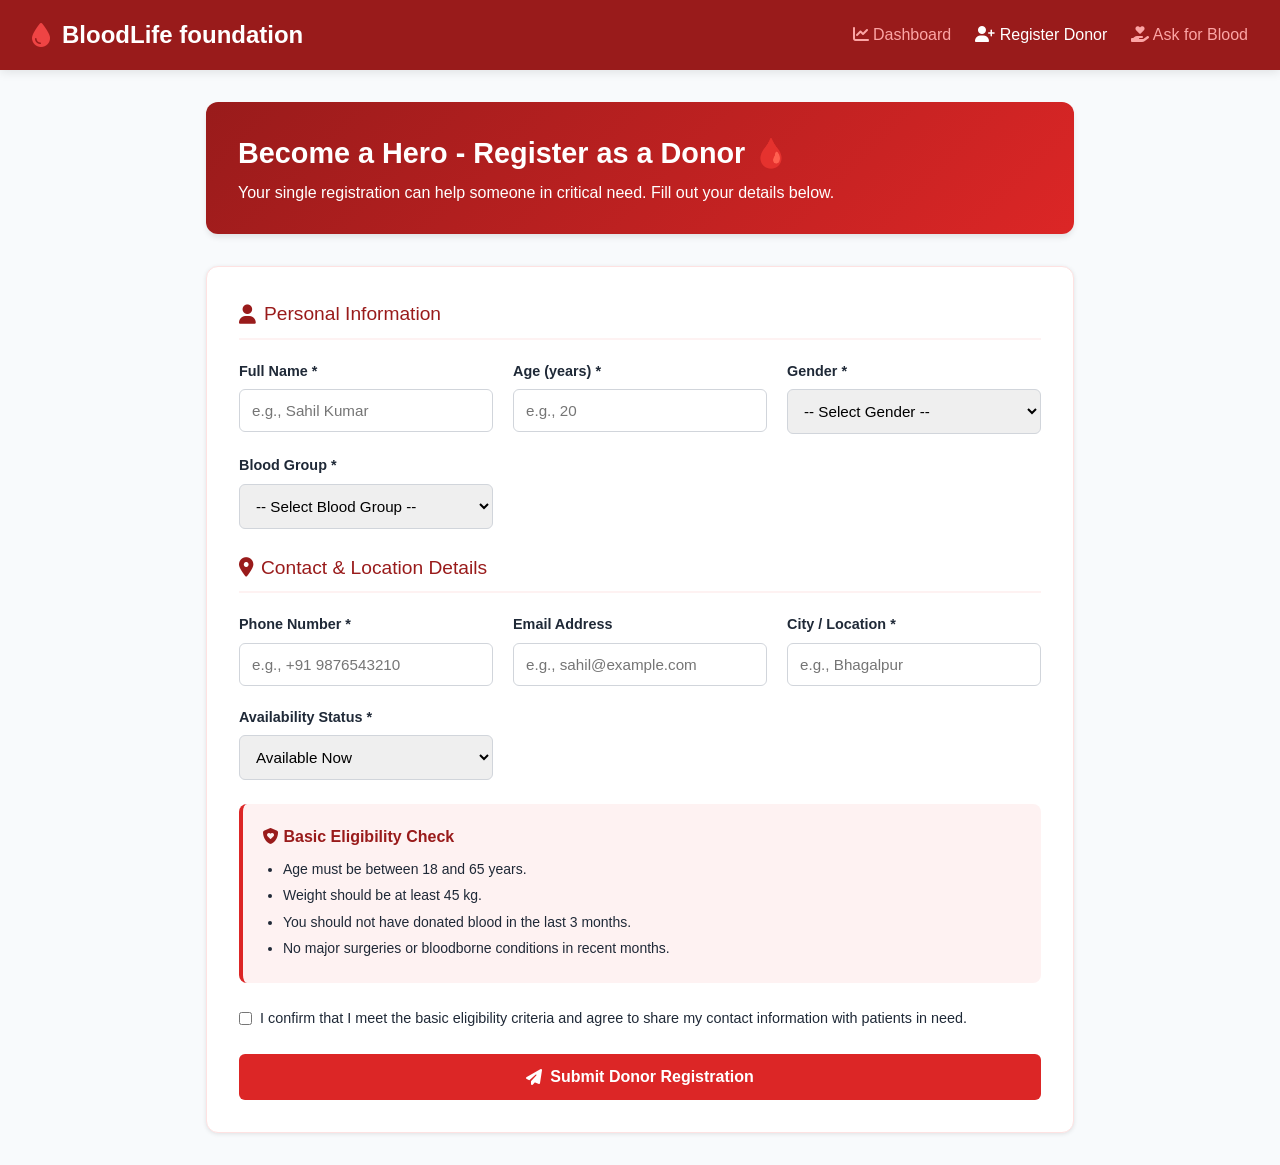
==== register.html @ 3312889a "Add files via upload" ====
<!DOCTYPE html>
<html lang="en">
<head>
  <meta charset="UTF-8">
  <meta name="viewport" content="width=device-width, initial-scale=1.0">
  <title>Blood Donation Portal - Register as Donor</title>
  <!-- FontAwesome Icons -->
  <link rel="stylesheet" href="https://cdnjs.cloudflare.com/ajax/libs/font-awesome/6.4.0/css/all.min.css">
  
  <style>
    /* Global & CSS Variables */
    :root {
      --primary: #dc2626;      /* Red primary */
      --primary-dark: #991b1b; /* Dark red */
      --primary-light: #fef2f2;/* Light red tint */
      --accent: #ef4444;       /* Bright red accent */
      --bg-color: #f8fafc;    /* Light background */
      --card-bg: #ffffff;      /* White card background */
      --text-main: #1f2937;    /* Dark gray text */
      --text-muted: #6b7280;   /* Muted gray text */
      --border-color: #fee2e2; /* Red border tint */
    }

    * {
      box-sizing: border-box;
      margin: 0;
      padding: 0;
      font-family: 'Segoe UI', Tahoma, Geneva, Verdana, sans-serif;
    }

    body {
      background-color: var(--bg-color);
      color: var(--text-main);
      line-height: 1.6;
    }

    /* Navigation Bar */
    header {
      background-color: var(--primary-dark);
      color: white;
      padding: 1rem 2rem;
      display: flex;
      justify-content: space-between;
      align-items: center;
      box-shadow: 0 2px 10px rgba(0,0,0,0.1);
    }

    .logo {
      display: flex;
      align-items: center;
      gap: 0.75rem;
      font-size: 1.5rem;
      font-weight: bold;
    }

    .logo i {
      color: var(--accent);
    }

    nav ul {
      display: flex;
      list-style: none;
      gap: 1.5rem;
    }

    nav a {
      color: #fca5a5;
      text-decoration: none;
      font-weight: 500;
      transition: color 0.3s ease;
    }

    nav a.active, nav a:hover {
      color: white;
    }

    /* Main Container */
    main {
      max-width: 900px;
      margin: 2rem auto;
      padding: 0 1rem;
    }

    /* Header Card */
    .page-header {
      background: linear-gradient(135deg, var(--primary-dark), var(--primary));
      color: white;
      padding: 1.75rem 2rem;
      border-radius: 12px;
      margin-bottom: 2rem;
      box-shadow: 0 4px 6px -1px rgba(0, 0, 0, 0.1);
    }

    .page-header h1 {
      font-size: 1.8rem;
      margin-bottom: 0.25rem;
    }

    /* Form Card Layout */
    .form-card {
      background-color: var(--card-bg);
      border-radius: 12px;
      padding: 2rem;
      box-shadow: 0 1px 4px rgba(0,0,0,0.1);
      border: 1px solid var(--border-color);
      margin-bottom: 2rem;
    }

    .section-title {
      font-size: 1.2rem;
      color: var(--primary-dark);
      margin-bottom: 1.25rem;
      padding-bottom: 0.5rem;
      border-bottom: 2px solid var(--primary-light);
      display: flex;
      align-items: center;
      gap: 0.5rem;
    }

    .form-grid {
      display: grid;
      grid-template-columns: repeat(auto-fit, minmax(250px, 1fr));
      gap: 1.25rem;
      margin-bottom: 1.5rem;
    }

    .form-group {
      display: flex;
      flex-direction: column;
      gap: 0.4rem;
    }

    .form-group.full-width {
      grid-column: 1 / -1;
    }

    label {
      font-weight: 600;
      font-size: 0.9rem;
      color: var(--text-main);
    }

    input, select, textarea {
      width: 100%;
      padding: 0.75rem;
      border: 1px solid #d1d5db;
      border-radius: 6px;
      font-size: 0.95rem;
      transition: border-color 0.2s ease, box-shadow 0.2s ease;
    }

    input:focus, select:focus, textarea:focus {
      outline: none;
      border-color: var(--primary);
      box-shadow: 0 0 0 3px rgba(220, 38, 38, 0.15);
    }

    /* Eligibility Guidelines Box */
    .guidelines-box {
      background-color: var(--primary-light);
      border-left: 4px solid var(--primary);
      padding: 1.25rem;
      border-radius: 8px;
      margin-bottom: 1.5rem;
    }

    .guidelines-box h4 {
      color: var(--primary-dark);
      margin-bottom: 0.5rem;
      font-size: 1rem;
    }

    .guidelines-box ul {
      margin-left: 1.25rem;
      font-size: 0.875rem;
      color: var(--text-main);
    }

    .guidelines-box li {
      margin-bottom: 0.25rem;
    }

    /* Checkbox Group */
    .checkbox-group {
      display: flex;
      align-items: center;
      gap: 0.5rem;
      margin-bottom: 1.5rem;
    }

    .checkbox-group input {
      width: auto;
      cursor: pointer;
    }

    .checkbox-group label {
      font-size: 0.9rem;
      font-weight: normal;
      cursor: pointer;
    }

    /* Buttons */
    .btn-submit {
      background-color: var(--primary);
      color: white;
      border: none;
      padding: 0.85rem 1.75rem;
      font-size: 1rem;
      font-weight: 600;
      border-radius: 6px;
      cursor: pointer;
      display: inline-flex;
      align-items: center;
      justify-content: center;
      gap: 0.5rem;
      width: 100%;
      transition: background-color 0.2s ease;
    }

    .btn-submit:hover {
      background-color: var(--primary-dark);
    }

    /* Success Alert Banner */
    .alert-success {
      display: none;
      background-color: #def7ec;
      color: #03543f;
      border: 1px solid #84e1bc;
      padding: 1rem;
      border-radius: 8px;
      margin-bottom: 1.5rem;
      align-items: center;
      gap: 0.75rem;
    }

    .alert-success i {
      font-size: 1.25rem;
    }
  </style>
</head>
<body>

  <!-- Navigation Bar -->
  <header>
    <div class="logo">
      <i class="fa-solid fa-droplet"></i>
      <span>BloodLife foundation</span>
    </div>
    <nav>
      <ul>
        <li><a href="index.html"><i class="fa-solid fa-chart-line"></i> Dashboard</a></li>
        <li><a href="register.html" class="active"><i class="fa-solid fa-user-plus"></i> Register Donor</a></li>
        <li><a href="request.html"><i class="fa-solid fa-hand-holding-heart"></i> Ask for Blood</a></li>
      </ul>
    </nav>
  </header>

  <!-- Main Content -->
  <main>
    <!-- Header Banner -->
    <div class="page-header">
      <h1>Become a Hero - Register as a Donor 🩸</h1>
      <p>Your single registration can help someone in critical need. Fill out your details below.</p>
    </div>

    <!-- Alert Notification -->
    <div id="success-alert" class="alert-success">
      <i class="fa-solid fa-circle-check"></i>
      <div>
        <strong>Registration Successful!</strong>
        <p style="font-size: 0.85rem;">You have been registered as an active blood donor.</p>
      </div>
    </div>

    <!-- Registration Form -->
    <div class="form-card">
      <form id="donorForm">

        <!-- Personal Details Section -->
        <div class="section-title">
          <i class="fa-solid fa-user"></i> Personal Information
        </div>

        <div class="form-grid">
          <div class="form-group">
            <label for="fullName">Full Name *</label>
            <input type="text" id="fullName" placeholder="e.g., Sahil Kumar" required>
          </div>

          <div class="form-group">
            <label for="age">Age (years) *</label>
            <input type="number" id="age" min="18" max="65" placeholder="e.g., 20" required>
          </div>

          <div class="form-group">
            <label for="gender">Gender *</label>
            <select id="gender" required>
              <option value="">-- Select Gender --</option>
              <option value="Male">Male</option>
              <option value="Female">Female</option>
              <option value="Other">Other</option>
            </select>
          </div>

          <div class="form-group">
            <label for="bloodGroup">Blood Group *</label>
            <select id="bloodGroup" required>
              <option value="">-- Select Blood Group --</option>
              <option value="A+">A+</option>
              <option value="A-">A-</option>
              <option value="B+">B+</option>
              <option value="B-">B-</option>
              <option value="O+">O+</option>
              <option value="O-">O-</option>
              <option value="AB+">AB+</option>
              <option value="AB-">AB-</option>
            </select>
          </div>
        </div>

        <!-- Contact & Location Section -->
        <div class="section-title">
          <i class="fa-solid fa-location-dot"></i> Contact & Location Details
        </div>

        <div class="form-grid">
          <div class="form-group">
            <label for="phone">Phone Number *</label>
            <input type="tel" id="phone" placeholder="e.g., +91 9876543210" required>
          </div>

          <div class="form-group">
            <label for="email">Email Address</label>
            <input type="email" id="email" placeholder="e.g., sahil@example.com">
          </div>

          <div class="form-group">
            <label for="city">City / Location *</label>
            <input type="text" id="city" placeholder="e.g., Bhagalpur" required>
          </div>

          <div class="form-group">
            <label for="availability">Availability Status *</label>
            <select id="availability" required>
              <option value="Available">Available Now</option>
              <option value="Un-available">Unavailable Currently</option>
            </select>
          </div>
        </div>

        <!-- Medical Check Criteria Box -->
        <div class="guidelines-box">
          <h4><i class="fa-solid fa-shield-heart"></i> Basic Eligibility Check</h4>
          <ul>
            <li>Age must be between 18 and 65 years.</li>
            <li>Weight should be at least 45 kg.</li>
            <li>You should not have donated blood in the last 3 months.</li>
            <li>No major surgeries or bloodborne conditions in recent months.</li>
          </ul>
        </div>

        <!-- Terms Agreement -->
        <div class="checkbox-group">
          <input type="checkbox" id="terms" required>
          <label for="terms">I confirm that I meet the basic eligibility criteria and agree to share my contact information with patients in need.</label>
        </div>

        <!-- Submit Button -->
        <button type="submit" class="btn-submit">
          <i class="fa-solid fa-paper-plane"></i> Submit Donor Registration
        </button>

      </form>
    </div>
  </main>

  <script>
    document.addEventListener("DOMContentLoaded", () => {
      const donorForm = document.getElementById("donorForm");
      const successAlert = document.getElementById("success-alert");

      donorForm.addEventListener("submit", (e) => {
        e.preventDefault();

        // Capture Form Values
        const newDonor = {
          id: Date.now(),
          name: document.getElementById("fullName").value.trim(),
          age: document.getElementById("age").value,
          gender: document.getElementById("gender").value,
          bloodGroup: document.getElementById("bloodGroup").value,
          phone: document.getElementById("phone").value.trim(),
          email: document.getElementById("email").value.trim() || "N/A",
          city: document.getElementById("city").value.trim(),
          status: document.getElementById("availability").value
        };

        // Fetch existing donors from localStorage or create an empty array
        const existingDonors = JSON.parse(localStorage.getItem("donorDatabase")) || [];

        // Save new donor to local storage array
        existingDonors.unshift(newDonor);
        localStorage.setItem("donorDatabase", JSON.stringify(existingDonors));

        // Display Success Alert Banner
        successAlert.style.display = "flex";
        
        // Scroll smoothly to top
        window.scrollTo({ top: 0, behavior: 'smooth' });

        // Reset the form fields
        donorForm.reset();

        // Auto-hide alert after 5 seconds
        setTimeout(() => {
          successAlert.style.display = "none";
        }, 5000);
      });
    });
  </script>
</body>
</html>
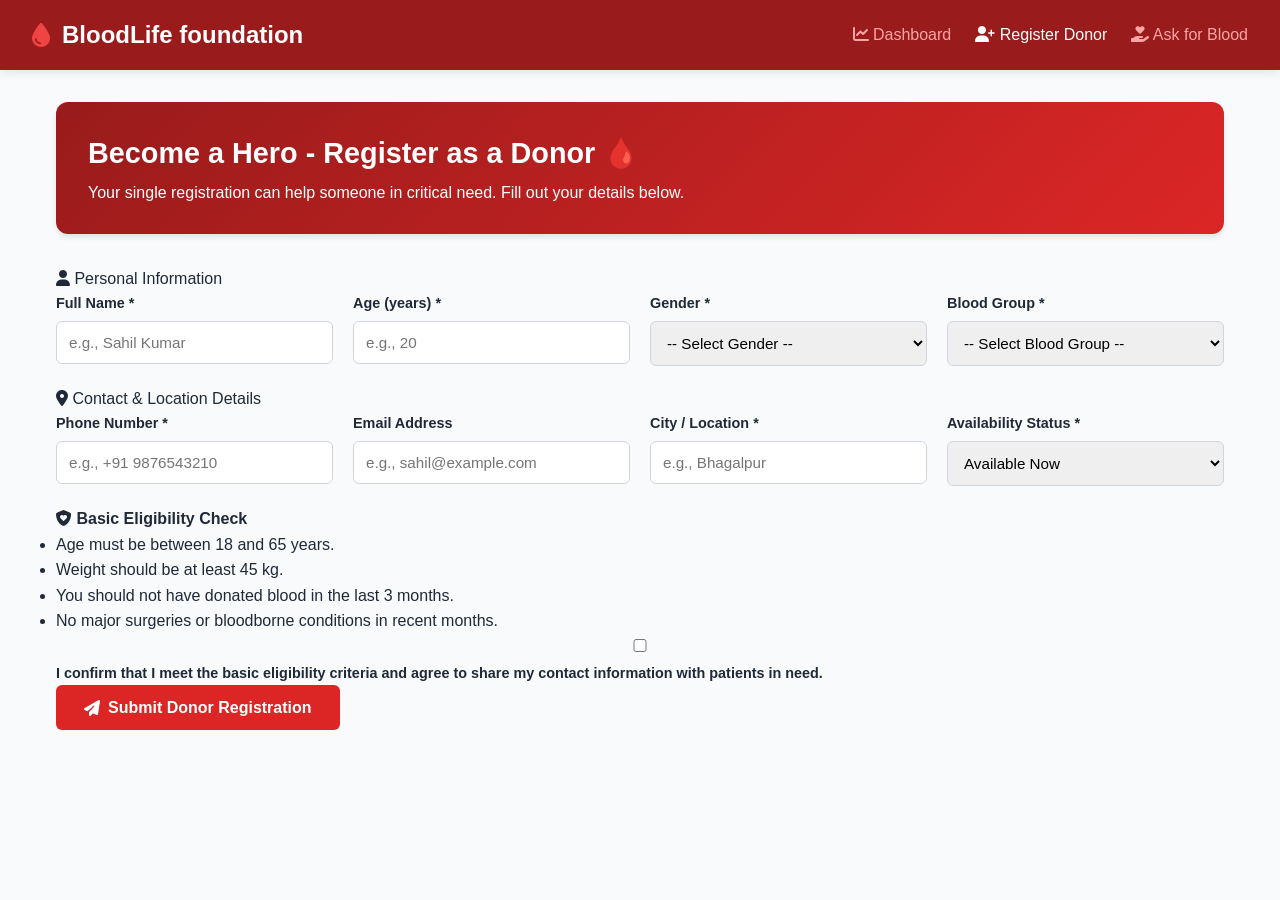
==== commit 889fe4b2: "Add files via upload" ====
--- a/register.html
+++ b/register.html
@@ -7,237 +7,7 @@
   <!-- FontAwesome Icons -->
   <link rel="stylesheet" href="https://cdnjs.cloudflare.com/ajax/libs/font-awesome/6.4.0/css/all.min.css">
   
-  <style>
-    /* Global & CSS Variables */
-    :root {
-      --primary: #dc2626;      /* Red primary */
-      --primary-dark: #991b1b; /* Dark red */
-      --primary-light: #fef2f2;/* Light red tint */
-      --accent: #ef4444;       /* Bright red accent */
-      --bg-color: #f8fafc;    /* Light background */
-      --card-bg: #ffffff;      /* White card background */
-      --text-main: #1f2937;    /* Dark gray text */
-      --text-muted: #6b7280;   /* Muted gray text */
-      --border-color: #fee2e2; /* Red border tint */
-    }
-
-    * {
-      box-sizing: border-box;
-      margin: 0;
-      padding: 0;
-      font-family: 'Segoe UI', Tahoma, Geneva, Verdana, sans-serif;
-    }
-
-    body {
-      background-color: var(--bg-color);
-      color: var(--text-main);
-      line-height: 1.6;
-    }
-
-    /* Navigation Bar */
-    header {
-      background-color: var(--primary-dark);
-      color: white;
-      padding: 1rem 2rem;
-      display: flex;
-      justify-content: space-between;
-      align-items: center;
-      box-shadow: 0 2px 10px rgba(0,0,0,0.1);
-    }
-
-    .logo {
-      display: flex;
-      align-items: center;
-      gap: 0.75rem;
-      font-size: 1.5rem;
-      font-weight: bold;
-    }
-
-    .logo i {
-      color: var(--accent);
-    }
-
-    nav ul {
-      display: flex;
-      list-style: none;
-      gap: 1.5rem;
-    }
-
-    nav a {
-      color: #fca5a5;
-      text-decoration: none;
-      font-weight: 500;
-      transition: color 0.3s ease;
-    }
-
-    nav a.active, nav a:hover {
-      color: white;
-    }
-
-    /* Main Container */
-    main {
-      max-width: 900px;
-      margin: 2rem auto;
-      padding: 0 1rem;
-    }
-
-    /* Header Card */
-    .page-header {
-      background: linear-gradient(135deg, var(--primary-dark), var(--primary));
-      color: white;
-      padding: 1.75rem 2rem;
-      border-radius: 12px;
-      margin-bottom: 2rem;
-      box-shadow: 0 4px 6px -1px rgba(0, 0, 0, 0.1);
-    }
-
-    .page-header h1 {
-      font-size: 1.8rem;
-      margin-bottom: 0.25rem;
-    }
-
-    /* Form Card Layout */
-    .form-card {
-      background-color: var(--card-bg);
-      border-radius: 12px;
-      padding: 2rem;
-      box-shadow: 0 1px 4px rgba(0,0,0,0.1);
-      border: 1px solid var(--border-color);
-      margin-bottom: 2rem;
-    }
-
-    .section-title {
-      font-size: 1.2rem;
-      color: var(--primary-dark);
-      margin-bottom: 1.25rem;
-      padding-bottom: 0.5rem;
-      border-bottom: 2px solid var(--primary-light);
-      display: flex;
-      align-items: center;
-      gap: 0.5rem;
-    }
-
-    .form-grid {
-      display: grid;
-      grid-template-columns: repeat(auto-fit, minmax(250px, 1fr));
-      gap: 1.25rem;
-      margin-bottom: 1.5rem;
-    }
-
-    .form-group {
-      display: flex;
-      flex-direction: column;
-      gap: 0.4rem;
-    }
-
-    .form-group.full-width {
-      grid-column: 1 / -1;
-    }
-
-    label {
-      font-weight: 600;
-      font-size: 0.9rem;
-      color: var(--text-main);
-    }
-
-    input, select, textarea {
-      width: 100%;
-      padding: 0.75rem;
-      border: 1px solid #d1d5db;
-      border-radius: 6px;
-      font-size: 0.95rem;
-      transition: border-color 0.2s ease, box-shadow 0.2s ease;
-    }
-
-    input:focus, select:focus, textarea:focus {
-      outline: none;
-      border-color: var(--primary);
-      box-shadow: 0 0 0 3px rgba(220, 38, 38, 0.15);
-    }
-
-    /* Eligibility Guidelines Box */
-    .guidelines-box {
-      background-color: var(--primary-light);
-      border-left: 4px solid var(--primary);
-      padding: 1.25rem;
-      border-radius: 8px;
-      margin-bottom: 1.5rem;
-    }
-
-    .guidelines-box h4 {
-      color: var(--primary-dark);
-      margin-bottom: 0.5rem;
-      font-size: 1rem;
-    }
-
-    .guidelines-box ul {
-      margin-left: 1.25rem;
-      font-size: 0.875rem;
-      color: var(--text-main);
-    }
-
-    .guidelines-box li {
-      margin-bottom: 0.25rem;
-    }
-
-    /* Checkbox Group */
-    .checkbox-group {
-      display: flex;
-      align-items: center;
-      gap: 0.5rem;
-      margin-bottom: 1.5rem;
-    }
-
-    .checkbox-group input {
-      width: auto;
-      cursor: pointer;
-    }
-
-    .checkbox-group label {
-      font-size: 0.9rem;
-      font-weight: normal;
-      cursor: pointer;
-    }
-
-    /* Buttons */
-    .btn-submit {
-      background-color: var(--primary);
-      color: white;
-      border: none;
-      padding: 0.85rem 1.75rem;
-      font-size: 1rem;
-      font-weight: 600;
-      border-radius: 6px;
-      cursor: pointer;
-      display: inline-flex;
-      align-items: center;
-      justify-content: center;
-      gap: 0.5rem;
-      width: 100%;
-      transition: background-color 0.2s ease;
-    }
-
-    .btn-submit:hover {
-      background-color: var(--primary-dark);
-    }
-
-    /* Success Alert Banner */
-    .alert-success {
-      display: none;
-      background-color: #def7ec;
-      color: #03543f;
-      border: 1px solid #84e1bc;
-      padding: 1rem;
-      border-radius: 8px;
-      margin-bottom: 1.5rem;
-      align-items: center;
-      gap: 0.75rem;
-    }
-
-    .alert-success i {
-      font-size: 1.25rem;
-    }
-  </style>
+  <link rel="stylesheet" href="style.css">
 </head>
 <body>
 
@@ -375,49 +145,6 @@
     </div>
   </main>
 
-  <script>
-    document.addEventListener("DOMContentLoaded", () => {
-      const donorForm = document.getElementById("donorForm");
-      const successAlert = document.getElementById("success-alert");
-
-      donorForm.addEventListener("submit", (e) => {
-        e.preventDefault();
-
-        // Capture Form Values
-        const newDonor = {
-          id: Date.now(),
-          name: document.getElementById("fullName").value.trim(),
-          age: document.getElementById("age").value,
-          gender: document.getElementById("gender").value,
-          bloodGroup: document.getElementById("bloodGroup").value,
-          phone: document.getElementById("phone").value.trim(),
-          email: document.getElementById("email").value.trim() || "N/A",
-          city: document.getElementById("city").value.trim(),
-          status: document.getElementById("availability").value
-        };
-
-        // Fetch existing donors from localStorage or create an empty array
-        const existingDonors = JSON.parse(localStorage.getItem("donorDatabase")) || [];
-
-        // Save new donor to local storage array
-        existingDonors.unshift(newDonor);
-        localStorage.setItem("donorDatabase", JSON.stringify(existingDonors));
-
-        // Display Success Alert Banner
-        successAlert.style.display = "flex";
-        
-        // Scroll smoothly to top
-        window.scrollTo({ top: 0, behavior: 'smooth' });
-
-        // Reset the form fields
-        donorForm.reset();
-
-        // Auto-hide alert after 5 seconds
-        setTimeout(() => {
-          successAlert.style.display = "none";
-        }, 5000);
-      });
-    });
-  </script>
+<script src="script.js"></script>
 </body>
 </html>
--- a/style.css
+++ b/style.css
@@ -0,0 +1,263 @@
+/* Global Variables & Theme */
+:root {
+  --primary: #dc2626;      /* Primary Red */
+  --primary-dark: #991b1b; /* Dark Crimson */
+  --primary-light: #fef2f2;/* Light Red Tint */
+  --accent: #ef4444;       /* Bright Red */
+  --bg-color: #f8fafc;    /* Soft Gray BG */
+  --card-bg: #ffffff;      /* White Card BG */
+  --text-main: #1f2937;    /* Main Text */
+  --text-muted: #6b7280;   /* Muted Text */
+  --border-color: #fee2e2; /* Red Border Tint */
+}
+
+* {
+  box-sizing: border-box;
+  margin: 0;
+  padding: 0;
+  font-family: 'Segoe UI', Tahoma, Geneva, Verdana, sans-serif;
+}
+
+body {
+  background-color: var(--bg-color);
+  color: var(--text-main);
+  line-height: 1.6;
+}
+
+/* Header & Navigation */
+header {
+  background-color: var(--primary-dark);
+  color: white;
+  padding: 1rem 2rem;
+  display: flex;
+  justify-content: space-between;
+  align-items: center;
+  box-shadow: 0 2px 10px rgba(0,0,0,0.1);
+}
+
+.logo {
+  display: flex;
+  align-items: center;
+  gap: 0.75rem;
+  font-size: 1.5rem;
+  font-weight: bold;
+}
+
+.logo i {
+  color: var(--accent);
+}
+
+nav ul {
+  display: flex;
+  list-style: none;
+  gap: 1.5rem;
+}
+
+nav a {
+  color: #fca5a5;
+  text-decoration: none;
+  font-weight: 500;
+  transition: color 0.3s ease;
+}
+
+nav a.active, nav a:hover {
+  color: white;
+}
+
+/* Main Container & Banners */
+main {
+  max-width: 1200px;
+  margin: 2rem auto;
+  padding: 0 1rem;
+}
+
+.page-header {
+  background: linear-gradient(135deg, var(--primary-dark), var(--primary));
+  color: white;
+  padding: 1.75rem 2rem;
+  border-radius: 12px;
+  margin-bottom: 2rem;
+  box-shadow: 0 4px 6px -1px rgba(0, 0, 0, 0.1);
+}
+
+.page-header h1 {
+  font-size: 1.8rem;
+  margin-bottom: 0.25rem;
+}
+
+/* Cards & Layouts */
+.card {
+  background-color: var(--card-bg);
+  border-radius: 12px;
+  padding: 1.5rem;
+  box-shadow: 0 1px 4px rgba(0,0,0,0.1);
+  border: 1px solid var(--border-color);
+  margin-bottom: 1.5rem;
+}
+
+.card-title {
+  font-size: 1.2rem;
+  color: var(--primary-dark);
+  margin-bottom: 1.25rem;
+  padding-bottom: 0.5rem;
+  border-bottom: 2px solid var(--primary-light);
+  display: flex;
+  align-items: center;
+  gap: 0.5rem;
+}
+
+/* Grids */
+.stats-grid {
+  display: grid;
+  grid-template-columns: repeat(auto-fit, minmax(220px, 1fr));
+  gap: 1.5rem;
+  margin-bottom: 2rem;
+}
+
+.stat-card {
+  background-color: var(--card-bg);
+  border-left: 4px solid var(--primary);
+  padding: 1.25rem;
+  border-radius: 8px;
+  box-shadow: 0 1px 3px rgba(0,0,0,0.1);
+  display: flex;
+  align-items: center;
+  gap: 1rem;
+}
+
+.stat-icon {
+  background-color: var(--primary-light);
+  color: var(--primary);
+  width: 50px;
+  height: 50px;
+  border-radius: 50%;
+  display: flex;
+  align-items: center;
+  justify-content: center;
+  font-size: 1.25rem;
+}
+
+.dashboard-grid, .request-grid {
+  display: grid;
+  grid-template-columns: 1.2fr 1fr;
+  gap: 1.5rem;
+}
+
+@media (max-width: 850px) {
+  .dashboard-grid, .request-grid {
+    grid-template-columns: 1fr;
+  }
+}
+
+/* Forms & Controls */
+.form-grid {
+  display: grid;
+  grid-template-columns: repeat(auto-fit, minmax(220px, 1fr));
+  gap: 1.25rem;
+  margin-bottom: 1.25rem;
+}
+
+.form-group {
+  display: flex;
+  flex-direction: column;
+  gap: 0.4rem;
+}
+
+.form-group.full-width {
+  grid-column: 1 / -1;
+}
+
+label {
+  font-weight: 600;
+  font-size: 0.9rem;
+}
+
+input, select, textarea {
+  width: 100%;
+  padding: 0.75rem;
+  border: 1px solid #d1d5db;
+  border-radius: 6px;
+  font-size: 0.95rem;
+  transition: border-color 0.2s ease, box-shadow 0.2s ease;
+}
+
+input:focus, select:focus, textarea:focus {
+  outline: none;
+  border-color: var(--primary);
+  box-shadow: 0 0 0 3px rgba(220, 38, 38, 0.15);
+}
+
+.btn-submit, .btn-fact {
+  background-color: var(--primary);
+  color: white;
+  border: none;
+  padding: 0.85rem 1.75rem;
+  font-size: 1rem;
+  font-weight: 600;
+  border-radius: 6px;
+  cursor: pointer;
+  display: inline-flex;
+  align-items: center;
+  justify-content: center;
+  gap: 0.5rem;
+  transition: background-color 0.2s ease;
+}
+
+.btn-submit:hover, .btn-fact:hover {
+  background-color: var(--primary-dark);
+}
+
+/* Badges & Tables */
+.table-container {
+  background-color: var(--card-bg);
+  border-radius: 12px;
+  box-shadow: 0 1px 4px rgba(0,0,0,0.1);
+  border: 1px solid var(--border-color);
+  overflow-x: auto;
+}
+
+table {
+  width: 100%;
+  border-collapse: collapse;
+  text-align: left;
+}
+
+thead {
+  background-color: var(--primary-light);
+  border-bottom: 2px solid var(--border-color);
+}
+
+th, td {
+  padding: 1rem;
+  font-size: 0.92rem;
+}
+
+.badge-blood {
+  background-color: var(--primary);
+  color: white;
+  font-weight: bold;
+  padding: 0.25rem 0.6rem;
+  border-radius: 4px;
+}
+
+.badge-status {
+  padding: 0.25rem 0.6rem;
+  border-radius: 12px;
+  font-size: 0.8rem;
+  font-weight: 600;
+}
+
+.status-available { background: #def7ec; color: #03543f; }
+.status-unavailable { background: #fde8e8; color: #9b1c1c; }
+
+.alert-success {
+  display: none;
+  background-color: #def7ec;
+  color: #03543f;
+  border: 1px solid #84e1bc;
+  padding: 1rem;
+  border-radius: 8px;
+  margin-bottom: 1.5rem;
+  align-items: center;
+  gap: 0.75rem;
+}
